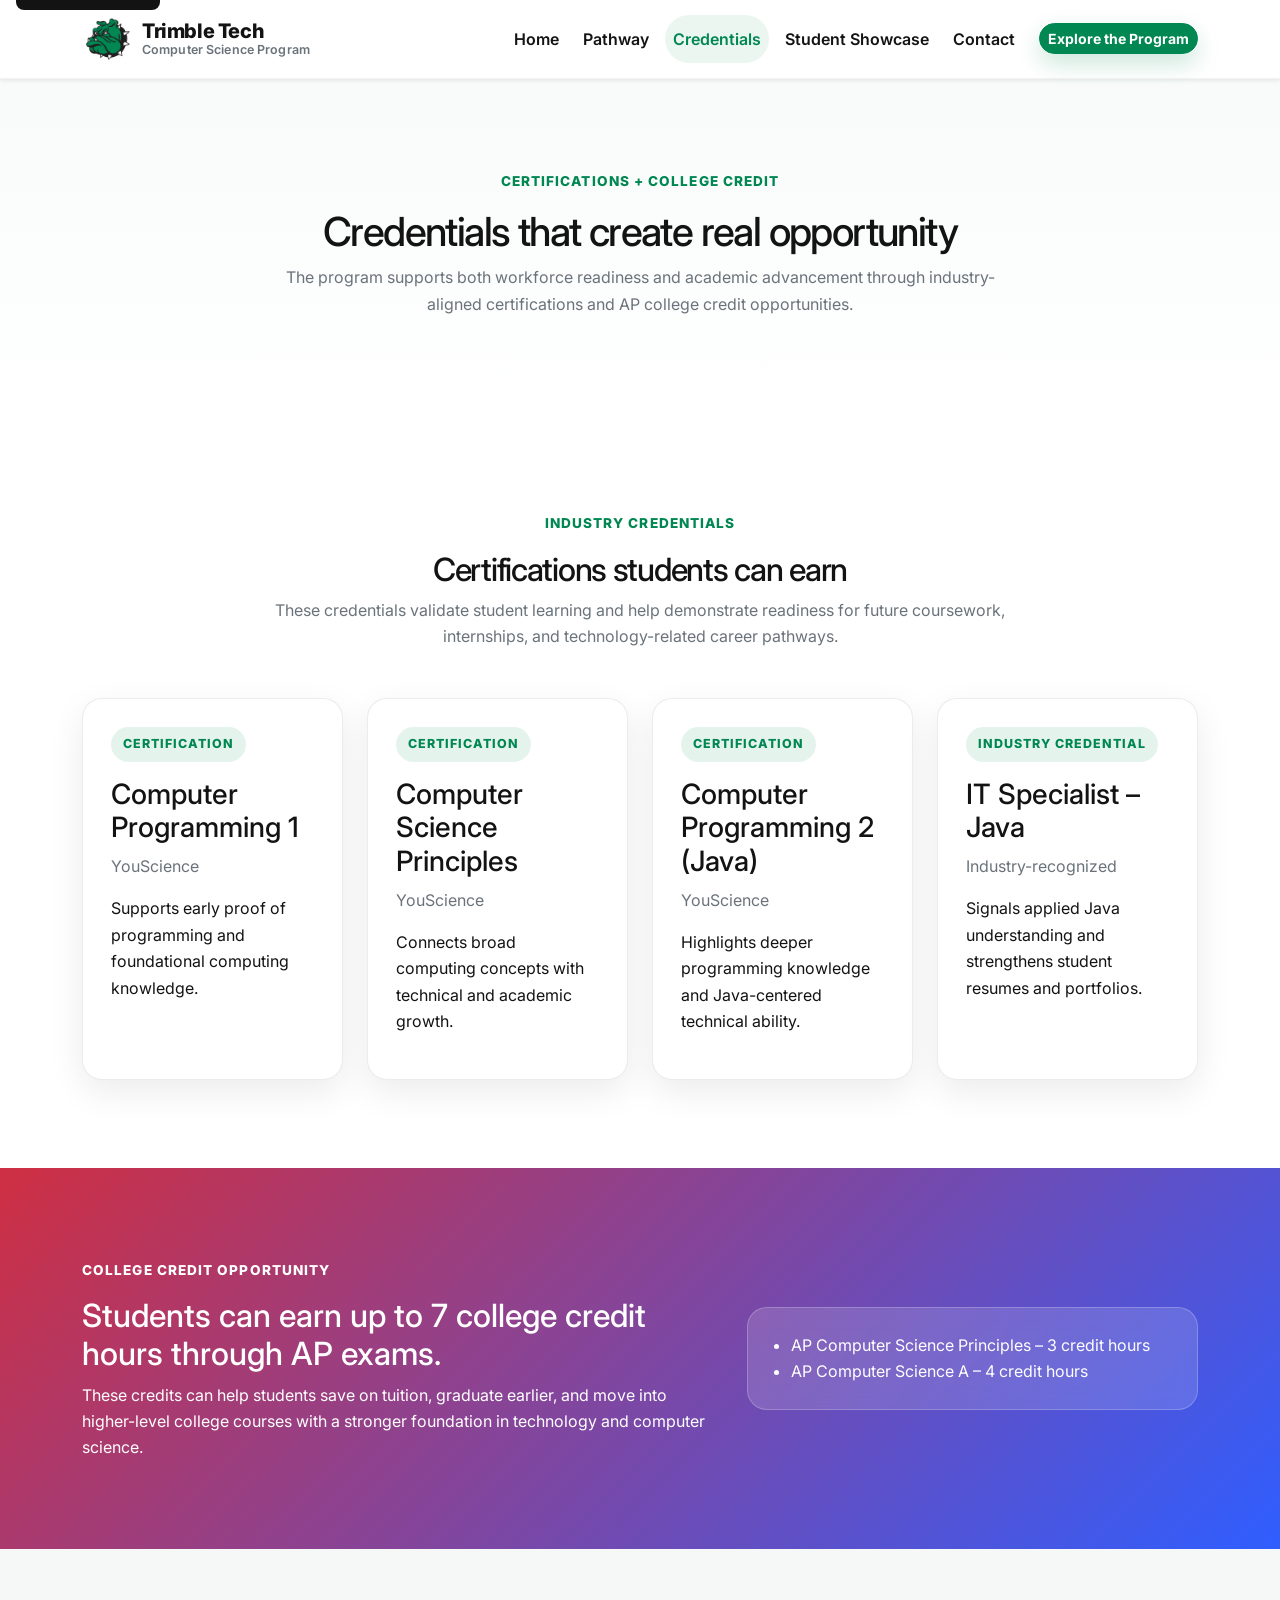
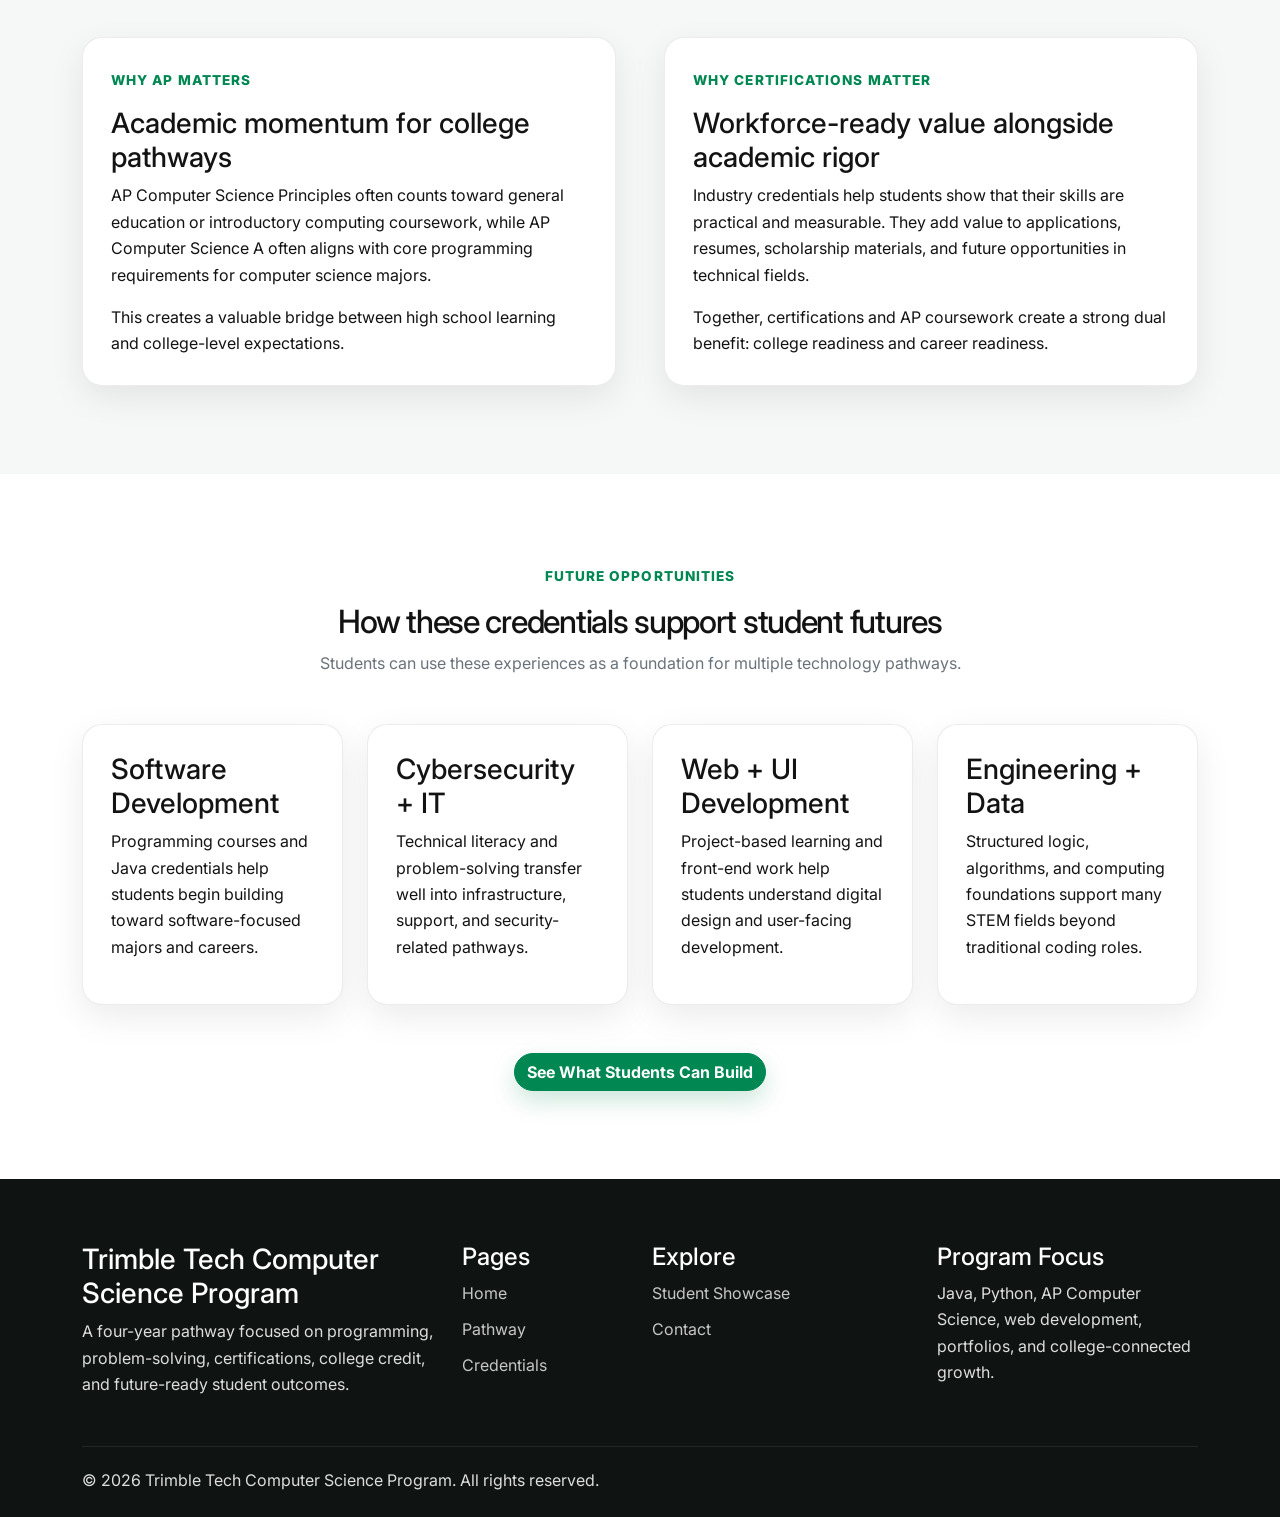
==== credentials.html @ f633b260 "initial upload, completed website" ====
<!DOCTYPE html>
<html lang="en">
<head>
  <meta charset="UTF-8" />
  <meta name="viewport" content="width=device-width, initial-scale=1.0" />
  <title>Credentials | Trimble Tech Computer Science Program</title>
  <meta name="description" content="Explore certifications and college credit opportunities in the Trimble Tech Computer Science Program." />

  <link rel="preconnect" href="https://fonts.googleapis.com" />
  <link rel="preconnect" href="https://fonts.gstatic.com" crossorigin />
  <link href="https://fonts.googleapis.com/css2?family=Inter:wght@400;500;600;700;800;900&display=swap" rel="stylesheet" />
  <link href="https://cdn.jsdelivr.net/npm/bootstrap@5.3.3/dist/css/bootstrap.min.css" rel="stylesheet" />
  <link rel="stylesheet" href="css/styles.css" />
</head>
<body data-page="credentials">
  <a class="skip-link" href="#main-content">Skip to content</a>

  <nav class="navbar navbar-expand-lg navbar-light sticky-top shadow-sm">
    <div class="container">
      <a class="navbar-brand d-flex align-items-center gap-2" href="index.html" aria-label="Trimble Tech Computer Science Program home">
        <img src="assets/images/trimble-tech-logo.png" alt="Trimble Tech Bulldogs logo" class="site-logo">
        <span class="brand-text">
          Trimble Tech
          <span class="brand-subtitle d-block">Computer Science Program</span>
        </span>
      </a>

      <button class="navbar-toggler" type="button" data-bs-toggle="collapse" data-bs-target="#mainNav" aria-controls="mainNav" aria-expanded="false" aria-label="Toggle navigation">
        <span class="navbar-toggler-icon"></span>
      </button>

      <div class="collapse navbar-collapse" id="mainNav">
        <ul class="navbar-nav ms-auto align-items-lg-center gap-lg-2">
          <li class="nav-item"><a class="nav-link" href="index.html">Home</a></li>
          <li class="nav-item"><a class="nav-link" href="pathway.html">Pathway</a></li>
          <li class="nav-item"><a class="nav-link" href="credentials.html">Credentials</a></li>
          <li class="nav-item"><a class="nav-link" href="student-showcase.html">Student Showcase</a></li>
          <li class="nav-item"><a class="nav-link" href="contact.html">Contact</a></li>
          <li class="nav-item ms-lg-2">
            <a class="btn btn-brand btn-sm" href="contact.html">Explore the Program</a>
          </li>
        </ul>
      </div>
    </div>
  </nav>

  <main id="main-content">
    <section class="page-hero section-padding">
      <div class="container text-center">
        <span class="eyebrow">Certifications + College Credit</span>
        <h1>Credentials that create real opportunity</h1>
        <p class="section-subtitle mx-auto">
          The program supports both workforce readiness and academic advancement through industry-aligned certifications and AP college credit opportunities.
        </p>
      </div>
    </section>

    <section class="section-padding bg-white">
      <div class="container">
        <div class="section-header text-center mb-5">
          <span class="eyebrow">Industry Credentials</span>
          <h2>Certifications students can earn</h2>
          <p class="section-subtitle mx-auto">
            These credentials validate student learning and help demonstrate readiness for future coursework, internships, and technology-related career pathways.
          </p>
        </div>

        <div class="row g-4">
          <div class="col-md-6 col-xl-3">
            <div class="feature-card h-100 reveal">
              <div class="badge-chip">Certification</div>
              <h3>Computer Programming 1</h3>
              <p class="text-secondary-custom">YouScience</p>
              <p>Supports early proof of programming and foundational computing knowledge.</p>
            </div>
          </div>

          <div class="col-md-6 col-xl-3">
            <div class="feature-card h-100 reveal">
              <div class="badge-chip">Certification</div>
              <h3>Computer Science Principles</h3>
              <p class="text-secondary-custom">YouScience</p>
              <p>Connects broad computing concepts with technical and academic growth.</p>
            </div>
          </div>

          <div class="col-md-6 col-xl-3">
            <div class="feature-card h-100 reveal">
              <div class="badge-chip">Certification</div>
              <h3>Computer Programming 2 (Java)</h3>
              <p class="text-secondary-custom">YouScience</p>
              <p>Highlights deeper programming knowledge and Java-centered technical ability.</p>
            </div>
          </div>

          <div class="col-md-6 col-xl-3">
            <div class="feature-card h-100 reveal">
              <div class="badge-chip">Industry Credential</div>
              <h3>IT Specialist – Java</h3>
              <p class="text-secondary-custom">Industry-recognized</p>
              <p>Signals applied Java understanding and strengthens student resumes and portfolios.</p>
            </div>
          </div>
        </div>
      </div>
    </section>

    <section class="gradient-band section-padding text-white">
      <div class="container">
        <div class="row g-4 align-items-center">
          <div class="col-lg-7">
            <span class="eyebrow eyebrow-light">College Credit Opportunity</span>
            <h2>Students can earn up to 7 college credit hours through AP exams.</h2>
            <p class="mb-0">
              These credits can help students save on tuition, graduate earlier, and move into higher-level college courses with a stronger foundation in technology and computer science.
            </p>
          </div>
          <div class="col-lg-5">
            <div class="glass-card">
              <ul class="mb-0">
                <li>AP Computer Science Principles – 3 credit hours</li>
                <li>AP Computer Science A – 4 credit hours</li>
              </ul>
            </div>
          </div>
        </div>
      </div>
    </section>

    <section class="section-padding bg-light-subtle-custom">
      <div class="container">
        <div class="row g-5 align-items-stretch">
          <div class="col-lg-6">
            <div class="feature-card h-100 reveal">
              <span class="eyebrow">Why AP matters</span>
              <h2 class="h3">Academic momentum for college pathways</h2>
              <p>
                AP Computer Science Principles often counts toward general education or introductory computing coursework, while AP Computer Science A often aligns with core programming requirements for computer science majors.
              </p>
              <p class="mb-0">
                This creates a valuable bridge between high school learning and college-level expectations.
              </p>
            </div>
          </div>

          <div class="col-lg-6">
            <div class="feature-card h-100 reveal">
              <span class="eyebrow">Why certifications matter</span>
              <h2 class="h3">Workforce-ready value alongside academic rigor</h2>
              <p>
                Industry credentials help students show that their skills are practical and measurable. They add value to applications, resumes, scholarship materials, and future opportunities in technical fields.
              </p>
              <p class="mb-0">
                Together, certifications and AP coursework create a strong dual benefit: college readiness and career readiness.
              </p>
            </div>
          </div>
        </div>
      </div>
    </section>

    <section class="section-padding bg-white">
      <div class="container">
        <div class="section-header text-center mb-5">
          <span class="eyebrow">Future Opportunities</span>
          <h2>How these credentials support student futures</h2>
          <p class="section-subtitle mx-auto">
            Students can use these experiences as a foundation for multiple technology pathways.
          </p>
        </div>

        <div class="row g-4">
          <div class="col-md-6 col-xl-3">
            <div class="feature-card h-100 reveal">
              <h3>Software Development</h3>
              <p>Programming courses and Java credentials help students begin building toward software-focused majors and careers.</p>
            </div>
          </div>
          <div class="col-md-6 col-xl-3">
            <div class="feature-card h-100 reveal">
              <h3>Cybersecurity + IT</h3>
              <p>Technical literacy and problem-solving transfer well into infrastructure, support, and security-related pathways.</p>
            </div>
          </div>
          <div class="col-md-6 col-xl-3">
            <div class="feature-card h-100 reveal">
              <h3>Web + UI Development</h3>
              <p>Project-based learning and front-end work help students understand digital design and user-facing development.</p>
            </div>
          </div>
          <div class="col-md-6 col-xl-3">
            <div class="feature-card h-100 reveal">
              <h3>Engineering + Data</h3>
              <p>Structured logic, algorithms, and computing foundations support many STEM fields beyond traditional coding roles.</p>
            </div>
          </div>
        </div>

        <div class="text-center mt-5">
          <a href="student-showcase.html" class="btn btn-brand">See What Students Can Build</a>
        </div>
      </div>
    </section>
  </main>

  <footer class="site-footer">
    <div class="container">
      <div class="row g-4">
        <div class="col-lg-4">
          <h3>Trimble Tech Computer Science Program</h3>
          <p>A four-year pathway focused on programming, problem-solving, certifications, college credit, and future-ready student outcomes.</p>
        </div>
        <div class="col-6 col-lg-2">
          <h4>Pages</h4>
          <ul class="footer-links">
            <li><a href="index.html">Home</a></li>
            <li><a href="pathway.html">Pathway</a></li>
            <li><a href="credentials.html">Credentials</a></li>
          </ul>
        </div>
        <div class="col-6 col-lg-3">
          <h4>Explore</h4>
          <ul class="footer-links">
            <li><a href="student-showcase.html">Student Showcase</a></li>
            <li><a href="contact.html">Contact</a></li>
          </ul>
        </div>
        <div class="col-lg-3">
          <h4>Program Focus</h4>
          <p class="mb-0">Java, Python, AP Computer Science, web development, portfolios, and college-connected growth.</p>
        </div>
      </div>
      <div class="footer-bottom">
        <p class="mb-0">© 2026 Trimble Tech Computer Science Program. All rights reserved.</p>
      </div>
    </div>
  </footer>

  <script src="https://cdn.jsdelivr.net/npm/bootstrap@5.3.3/dist/js/bootstrap.bundle.min.js"></script>
  <script src="js/main.js"></script>
</body>
</html>
---- css/styles.css ----
:root {
  --brand-green: #008752;
  --bg-white: #ffffff;
  --text-primary: #131313;
  --text-secondary: #6a737b;
  --soft-bg: #f5f8f7;
  --border-soft: rgba(19, 19, 19, 0.08);
  --shadow-soft: 0 12px 35px rgba(0, 0, 0, 0.08);
  --shadow-hover: 0 18px 45px rgba(0, 0, 0, 0.12);
  --radius-lg: 1.25rem;
  --radius-xl: 1.5rem;
  --transition: 0.28s ease;
}

html {
  scroll-behavior: smooth;
}

body {
  font-family: "Inter", sans-serif;
  color: var(--text-primary);
  background-color: var(--bg-white);
  line-height: 1.65;
}

img {
  max-width: 100%;
}

a {
  text-decoration: none;
}

.skip-link {
  position: absolute;
  top: -40px;
  left: 1rem;
  background: var(--text-primary);
  color: #fff;
  padding: 0.75rem 1rem;
  z-index: 9999;
  border-radius: 0.5rem;
}

.skip-link:focus {
  top: 1rem;
}

.site-logo {
  width: 52px;
  height: 52px;
  object-fit: contain;
  display: block;
}

.brand-text {
  color: #131313;
  font-weight: 800;
  line-height: 1;
  letter-spacing: -0.02em;
}

.brand-subtitle {
  font-size: 0.78rem;
  font-weight: 600;
  color: #6a737b;
  margin-top: 0.2rem;
  letter-spacing: 0.01em;
}

.navbar {
  background: rgba(255, 255, 255, 0.94);
  backdrop-filter: blur(12px);
  -webkit-backdrop-filter: blur(12px);
  border-bottom: 1px solid rgba(19, 19, 19, 0.05);
}

.navbar .nav-link {
  color: var(--text-primary);
  font-weight: 600;
  border-radius: 999px;
  padding: 0.65rem 0.95rem;
  transition: var(--transition);
}

.navbar .nav-link:hover,
.navbar .nav-link.active {
  color: var(--brand-green);
  background-color: rgba(0, 135, 82, 0.08);
}

.section-padding {
  padding: 5.5rem 0;
}

.hero-section {
  background:
    radial-gradient(circle at top right, rgba(0, 135, 82, 0.14), transparent 30%),
    linear-gradient(180deg, #ffffff 0%, #f8fbfa 100%);
}

.page-hero {
  background:
    linear-gradient(180deg, #f8fbfa 0%, #ffffff 100%);
}

.hero-title,
.page-hero h1,
.section-header h2,
.cta-panel h2 {
  letter-spacing: -0.04em;
}

.eyebrow {
  display: inline-block;
  margin-bottom: 1rem;
  font-size: 0.85rem;
  font-weight: 800;
  letter-spacing: 0.08em;
  text-transform: uppercase;
  color: var(--brand-green);
}

.eyebrow-light {
  color: #ffffff;
}

.text-secondary-custom,
.section-subtitle {
  color: var(--text-secondary);
}

.section-subtitle {
  max-width: 760px;
}

.hero-panel,
.feature-card,
.project-card,
.stat-card,
.mini-card,
.glass-card,
.cta-panel,
.info-pill {
  border-radius: var(--radius-lg);
}

.hero-panel,
.feature-card,
.project-card,
.stat-card,
.cta-panel {
  background: #ffffff;
  border: 1px solid var(--border-soft);
  box-shadow: var(--shadow-soft);
}

.hero-panel,
.feature-card,
.project-card .project-body,
.cta-panel {
  padding: 1.75rem;
}

.hero-panel-badge,
.badge-chip,
.card-step,
.timeline-grade {
  display: inline-block;
  font-size: 0.78rem;
  font-weight: 800;
  text-transform: uppercase;
  letter-spacing: 0.08em;
  padding: 0.45rem 0.75rem;
  border-radius: 999px;
  background: rgba(0, 135, 82, 0.1);
  color: var(--brand-green);
  margin-bottom: 1rem;
}

.stat-card {
  padding: 1.2rem;
  text-align: center;
  height: 100%;
}

.stat-card h3 {
  font-size: 2rem;
  font-weight: 900;
  color: var(--brand-green);
  margin-bottom: 0.25rem;
}

.stat-card p {
  margin: 0;
  color: var(--text-secondary);
  font-size: 0.95rem;
}

.check-list {
  list-style: none;
  padding-left: 0;
  margin: 1.5rem 0;
}

.check-list li {
  position: relative;
  padding-left: 1.7rem;
  margin-bottom: 0.85rem;
}

.check-list li::before {
  content: "✓";
  position: absolute;
  left: 0;
  top: 0;
  color: var(--brand-green);
  font-weight: 800;
}

.check-list.compact li {
  margin-bottom: 0.55rem;
}

.btn {
  font-weight: 700;
  border-radius: 999px;
  transition: transform var(--transition), background-color var(--transition), color var(--transition), box-shadow var(--transition), border-color var(--transition);
}

.btn:hover {
  transform: translateY(-2px) scale(1.03);
}

.btn-brand {
  background-color: var(--brand-green);
  color: #fff;
  border: 1px solid var(--brand-green);
  box-shadow: 0 10px 24px rgba(0, 135, 82, 0.2);
}

.btn-brand:hover,
.btn-brand:focus {
  background-color: #006f43;
  border-color: #006f43;
  color: #fff;
}

.btn-outline-brand {
  background-color: transparent;
  color: var(--brand-green);
  border: 1px solid rgba(0, 135, 82, 0.35);
}

.btn-outline-brand:hover,
.btn-outline-brand:focus {
  background-color: rgba(0, 135, 82, 0.08);
  color: var(--brand-green);
  border-color: var(--brand-green);
}

.feature-card,
.project-card,
.mini-card {
  transition: transform var(--transition), box-shadow var(--transition), border-color var(--transition);
}

.feature-card:hover,
.project-card:hover,
.mini-card:hover {
  transform: translateY(-6px) scale(1.01);
  box-shadow: var(--shadow-hover);
  border-color: rgba(0, 135, 82, 0.18);
}

.mini-card {
  min-height: 140px;
  display: grid;
  place-items: center;
  background: #fff;
  border: 1px solid var(--border-soft);
  box-shadow: var(--shadow-soft);
  font-weight: 800;
  text-align: center;
  padding: 1rem;
}

.gradient-band {
  background: linear-gradient(135deg, #cf2f42 0%, #2f5eff 100%);
}

.glass-card {
  padding: 1.5rem;
  background: rgba(255, 255, 255, 0.14);
  border: 1px solid rgba(255, 255, 255, 0.22);
  backdrop-filter: blur(10px);
}

.glass-card ul {
  padding-left: 1.2rem;
}

.bg-light-subtle-custom {
  background-color: var(--soft-bg);
}

.timeline {
  position: relative;
  max-width: 980px;
  margin: 0 auto;
}

.timeline::before {
  content: "";
  position: absolute;
  left: 24px;
  top: 0;
  bottom: 0;
  width: 3px;
  background: linear-gradient(180deg, var(--brand-green), rgba(0, 135, 82, 0.15));
}

.timeline-item {
  position: relative;
  padding-left: 5.5rem;
  margin-bottom: 2.5rem;
}

.timeline-marker {
  position: absolute;
  left: 0;
  top: 0;
  width: 50px;
  height: 50px;
  border-radius: 50%;
  background: var(--brand-green);
  color: #fff;
  display: grid;
  place-items: center;
  font-weight: 800;
  box-shadow: 0 10px 24px rgba(0, 135, 82, 0.25);
}

.timeline-content {
  background: #fff;
  padding: 1.6rem;
  border-radius: var(--radius-lg);
  border: 1px solid var(--border-soft);
  box-shadow: var(--shadow-soft);
}

.info-pill {
  padding: 0.9rem 1rem;
  background: rgba(0, 135, 82, 0.06);
  border: 1px solid rgba(0, 135, 82, 0.12);
  text-align: center;
  font-weight: 700;
  height: 100%;
}

.project-card {
  overflow: hidden;
  height: 100%;
}

.project-thumb {
  min-height: 210px;
  display: grid;
  place-items: center;
  padding: 1rem;
  font-weight: 800;
  text-align: center;
  color: #fff;
  background: linear-gradient(135deg, #cf2f42 0%, #2f5eff 100%);
}

.skill-tags {
  display: flex;
  flex-wrap: wrap;
  gap: 0.5rem;
  margin-top: 1rem;
}

.skill-tags span {
  display: inline-flex;
  padding: 0.45rem 0.75rem;
  border-radius: 999px;
  background: rgba(0, 135, 82, 0.08);
  color: var(--brand-green);
  font-size: 0.85rem;
  font-weight: 700;
}

.cta-section {
  background: linear-gradient(180deg, #ffffff 0%, #f4faf7 100%);
}

.cta-panel {
  max-width: 900px;
  margin: 0 auto;
}

.contact-stack {
  display: grid;
  gap: 1.5rem;
}

.form-control,
.form-select {
  border-radius: 0.95rem;
  border: 1px solid rgba(19, 19, 19, 0.12);
  padding: 0.85rem 1rem;
}

.form-control:focus,
.form-select:focus {
  border-color: rgba(0, 135, 82, 0.4);
  box-shadow: 0 0 0 0.25rem rgba(0, 135, 82, 0.12);
}

.site-footer {
  background: #0f1412;
  color: rgba(255, 255, 255, 0.86);
  padding: 4rem 0 1.5rem;
}

.site-footer h3,
.site-footer h4 {
  color: #ffffff;
}

.footer-links {
  list-style: none;
  padding-left: 0;
  margin-bottom: 0;
}

.footer-links li + li {
  margin-top: 0.6rem;
}

.footer-links a {
  color: rgba(255, 255, 255, 0.76);
  transition: color var(--transition);
}

.footer-links a:hover {
  color: #ffffff;
}

.footer-bottom {
  border-top: 1px solid rgba(255, 255, 255, 0.08);
  margin-top: 2rem;
  padding-top: 1.25rem;
}

.reveal {
  opacity: 0;
  transform: translateY(24px);
  transition: opacity 0.7s ease, transform 0.7s ease;
}

.reveal.show {
  opacity: 1;
  transform: translateY(0);
}

@media (max-width: 991.98px) {
  .section-padding {
    padding: 4.5rem 0;
  }

  .navbar .btn {
    margin-top: 0.75rem;
  }
}

@media (max-width: 767.98px) {
  .timeline::before {
    left: 20px;
  }

  .timeline-item {
    padding-left: 4.5rem;
  }

  .timeline-marker {
    width: 42px;
    height: 42px;
  }

  .hero-title {
    font-size: 2.4rem;
  }
}

@media (max-width: 576px) {
  .site-logo {
    width: 44px;
    height: 44px;
  }

  .brand-text {
    font-size: 0.95rem;
  }

  .brand-subtitle {
    font-size: 0.7rem;
  }

  .section-padding {
    padding: 4rem 0;
  }
}
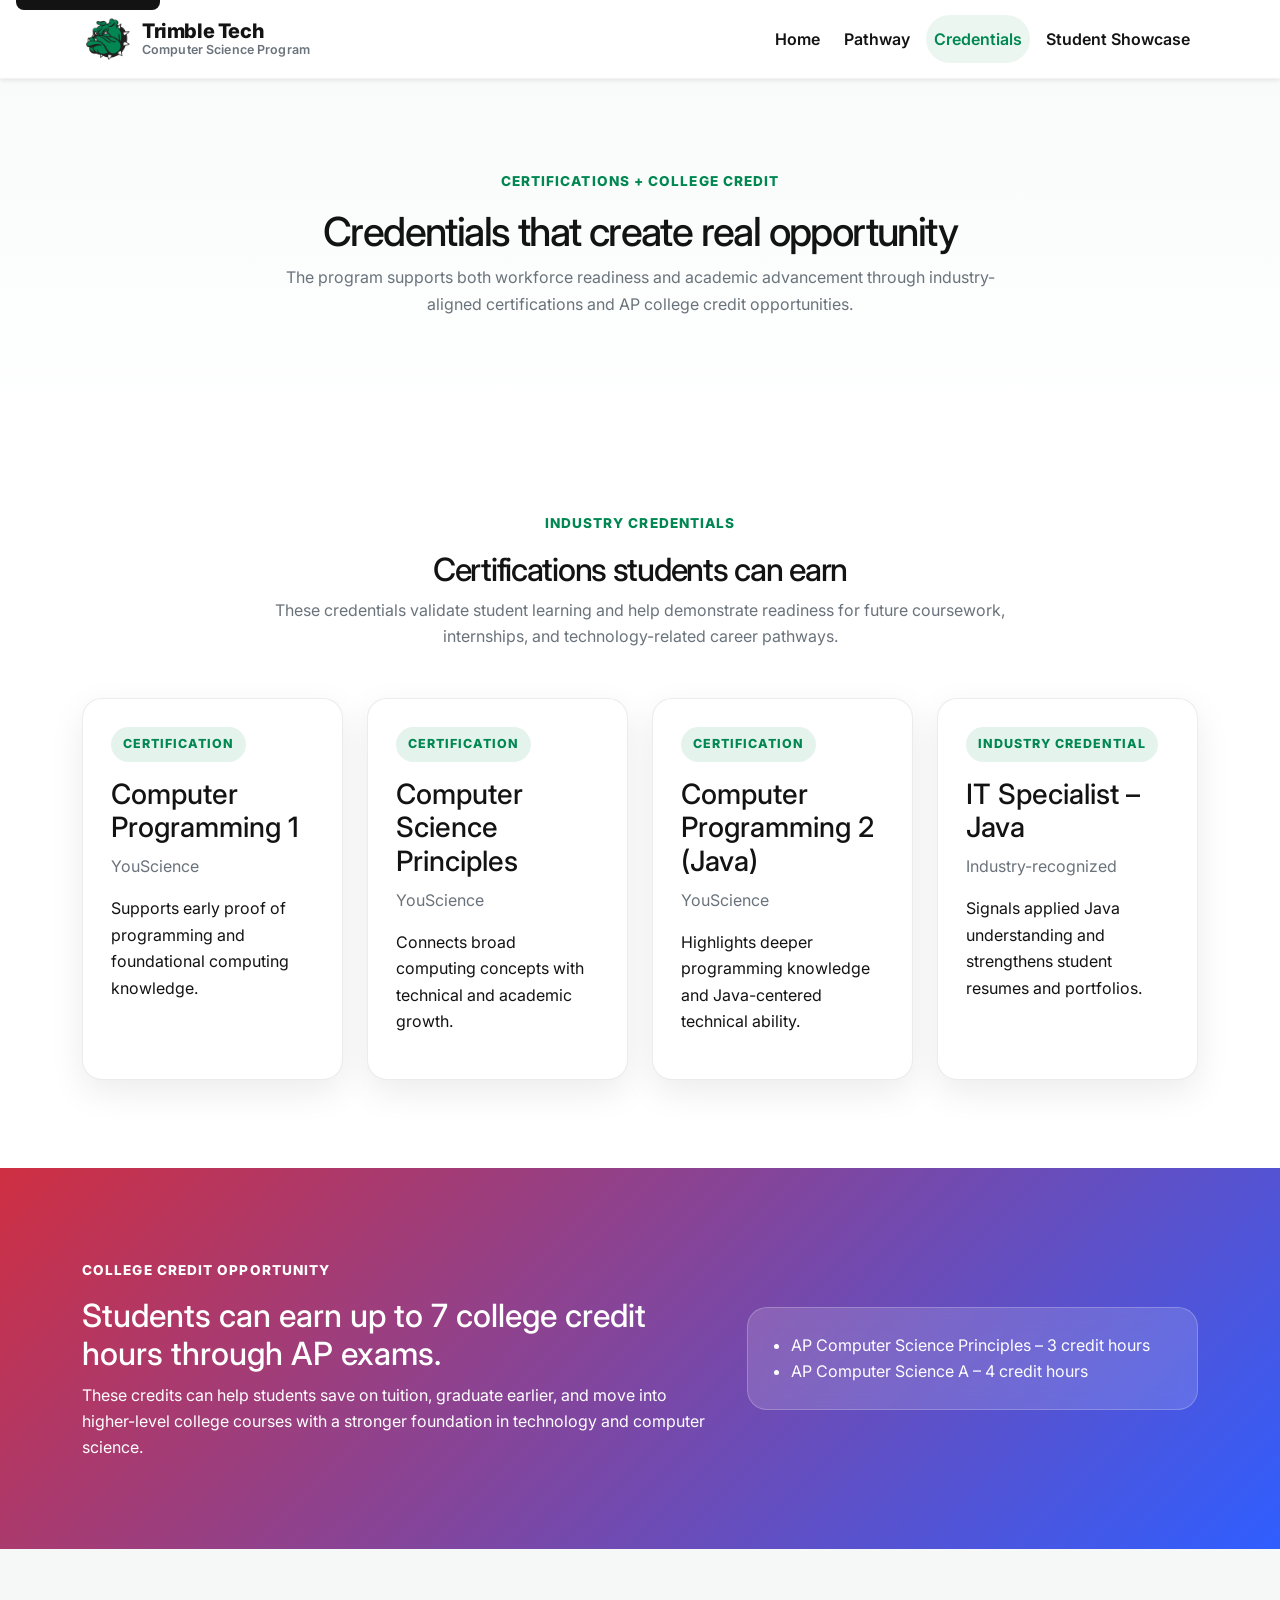
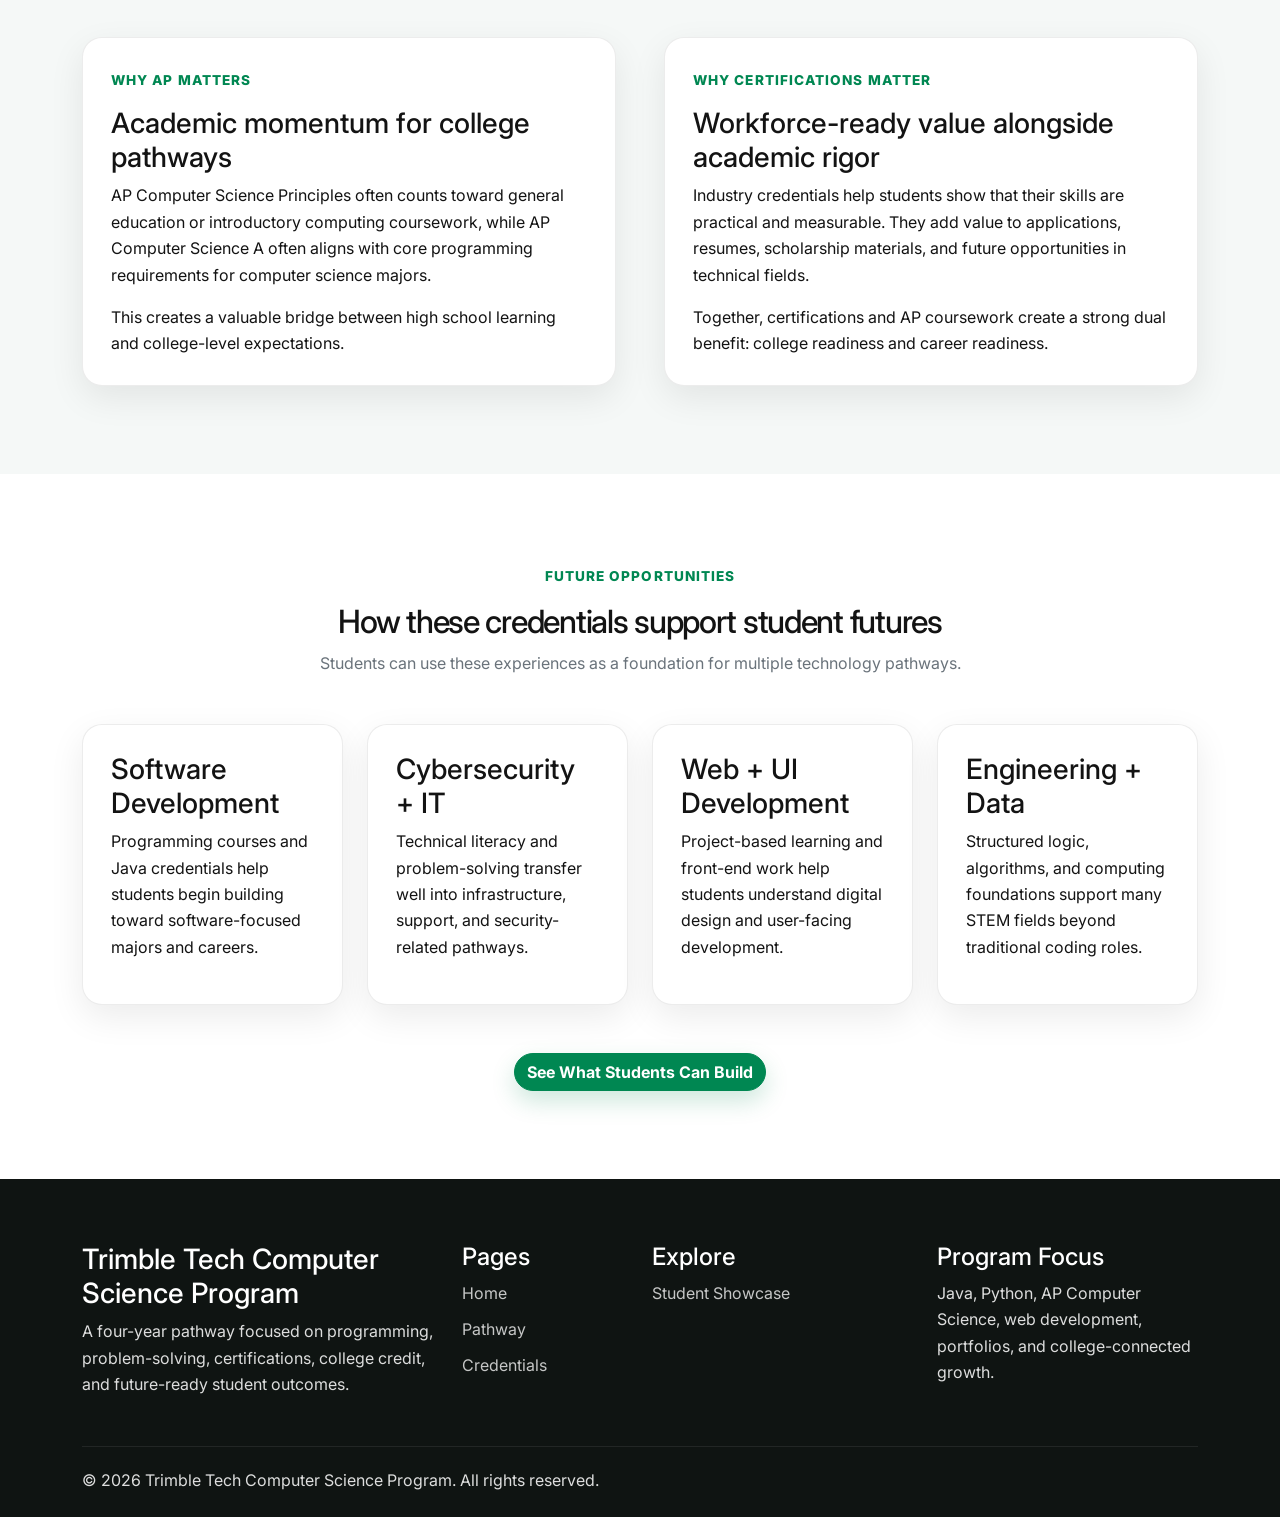
==== commit 962eb37a: "added website examples" ====
--- a/credentials.html
+++ b/credentials.html
@@ -35,10 +35,6 @@
           <li class="nav-item"><a class="nav-link" href="pathway.html">Pathway</a></li>
           <li class="nav-item"><a class="nav-link" href="credentials.html">Credentials</a></li>
           <li class="nav-item"><a class="nav-link" href="student-showcase.html">Student Showcase</a></li>
-          <li class="nav-item"><a class="nav-link" href="contact.html">Contact</a></li>
-          <li class="nav-item ms-lg-2">
-            <a class="btn btn-brand btn-sm" href="contact.html">Explore the Program</a>
-          </li>
         </ul>
       </div>
     </div>
@@ -222,7 +218,6 @@
           <h4>Explore</h4>
           <ul class="footer-links">
             <li><a href="student-showcase.html">Student Showcase</a></li>
-            <li><a href="contact.html">Contact</a></li>
           </ul>
         </div>
         <div class="col-lg-3">
